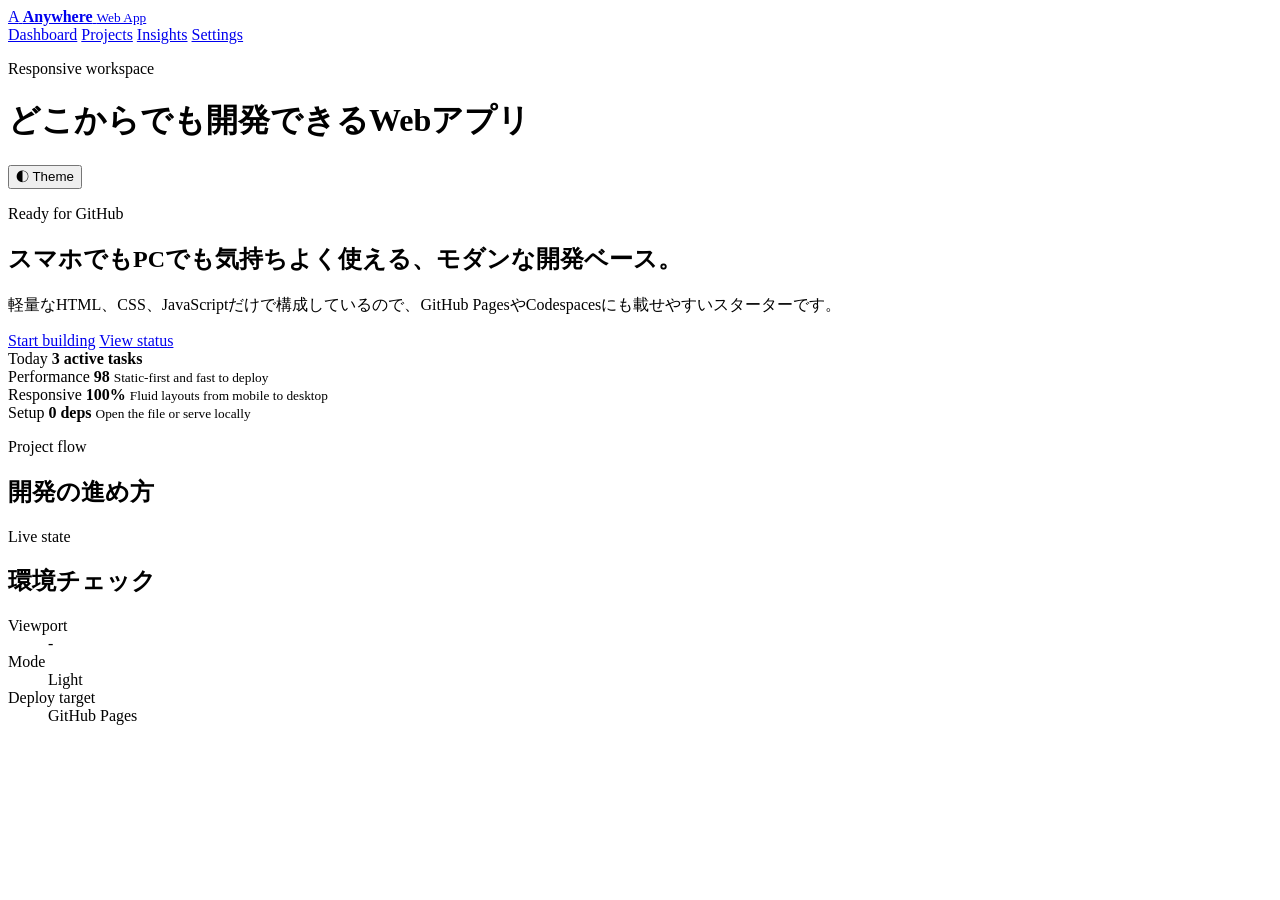
==== index.html @ 2b5d4e5c "Add app HTML shell" ====
<!doctype html>
<html lang="ja">
  <head>
    <meta charset="UTF-8" />
    <meta name="viewport" content="width=device-width, initial-scale=1.0" />
    <meta
      name="description"
      content="A responsive modern web app starter ready for GitHub-based development."
    />
    <title>Anywhere App</title>
    <link rel="stylesheet" href="src/styles.css" />
  </head>
  <body>
    <div class="app-shell">
      <aside class="sidebar" aria-label="Primary">
        <a class="brand" href="#" aria-label="Anywhere App home">
          <span class="brand-mark">A</span>
          <span>
            <strong>Anywhere</strong>
            <small>Web App</small>
          </span>
        </a>

        <nav class="nav-list" aria-label="Sections">
          <a class="nav-link active" href="#dashboard" aria-current="page">Dashboard</a>
          <a class="nav-link" href="#projects">Projects</a>
          <a class="nav-link" href="#insights">Insights</a>
          <a class="nav-link" href="#settings">Settings</a>
        </nav>
      </aside>

      <main class="main-content">
        <header class="topbar">
          <div>
            <p class="eyebrow">Responsive workspace</p>
            <h1>どこからでも開発できるWebアプリ</h1>
          </div>
          <button class="primary-action" type="button" id="themeToggle">
            <span aria-hidden="true">◐</span>
            Theme
          </button>
        </header>

        <section class="hero-panel" id="dashboard">
          <div class="hero-copy">
            <p class="eyebrow">Ready for GitHub</p>
            <h2>スマホでもPCでも気持ちよく使える、モダンな開発ベース。</h2>
            <p>
              軽量なHTML、CSS、JavaScriptだけで構成しているので、GitHub PagesやCodespacesにも載せやすいスターターです。
            </p>
            <div class="hero-actions">
              <a class="button button-primary" href="#projects">Start building</a>
              <a class="button button-ghost" href="#insights">View status</a>
            </div>
          </div>

          <div class="device-preview" aria-label="Mobile preview mockup">
            <div class="phone-frame">
              <div class="phone-status"></div>
              <div class="mini-card">
                <span class="mini-kicker">Today</span>
                <strong>3 active tasks</strong>
              </div>
              <div class="mini-chart">
                <span style="height: 42%"></span>
                <span style="height: 68%"></span>
                <span style="height: 51%"></span>
                <span style="height: 82%"></span>
                <span style="height: 63%"></span>
              </div>
              <div class="mini-row"></div>
              <div class="mini-row short"></div>
            </div>
          </div>
        </section>

        <section class="metrics-grid" aria-label="Key metrics">
          <article class="metric-card">
            <span>Performance</span>
            <strong>98</strong>
            <small>Static-first and fast to deploy</small>
          </article>
          <article class="metric-card">
            <span>Responsive</span>
            <strong>100%</strong>
            <small>Fluid layouts from mobile to desktop</small>
          </article>
          <article class="metric-card">
            <span>Setup</span>
            <strong>0 deps</strong>
            <small>Open the file or serve locally</small>
          </article>
        </section>

        <section class="content-grid" id="projects">
          <article class="workspace-panel">
            <div class="section-heading">
              <p class="eyebrow">Project flow</p>
              <h2>開発の進め方</h2>
            </div>
            <div class="task-list" id="taskList"></div>
          </article>

          <article class="workspace-panel compact" id="insights">
            <div class="section-heading">
              <p class="eyebrow">Live state</p>
              <h2>環境チェック</h2>
            </div>
            <dl class="status-list">
              <div>
                <dt>Viewport</dt>
                <dd id="viewportSize">-</dd>
              </div>
              <div>
                <dt>Mode</dt>
                <dd id="themeState">Light</dd>
              </div>
              <div>
                <dt>Deploy target</dt>
                <dd>GitHub Pages</dd>
              </div>
            </dl>
          </article>
        </section>
      </main>
    </div>

    <script src="src/app.js"></script>
  </body>
</html>
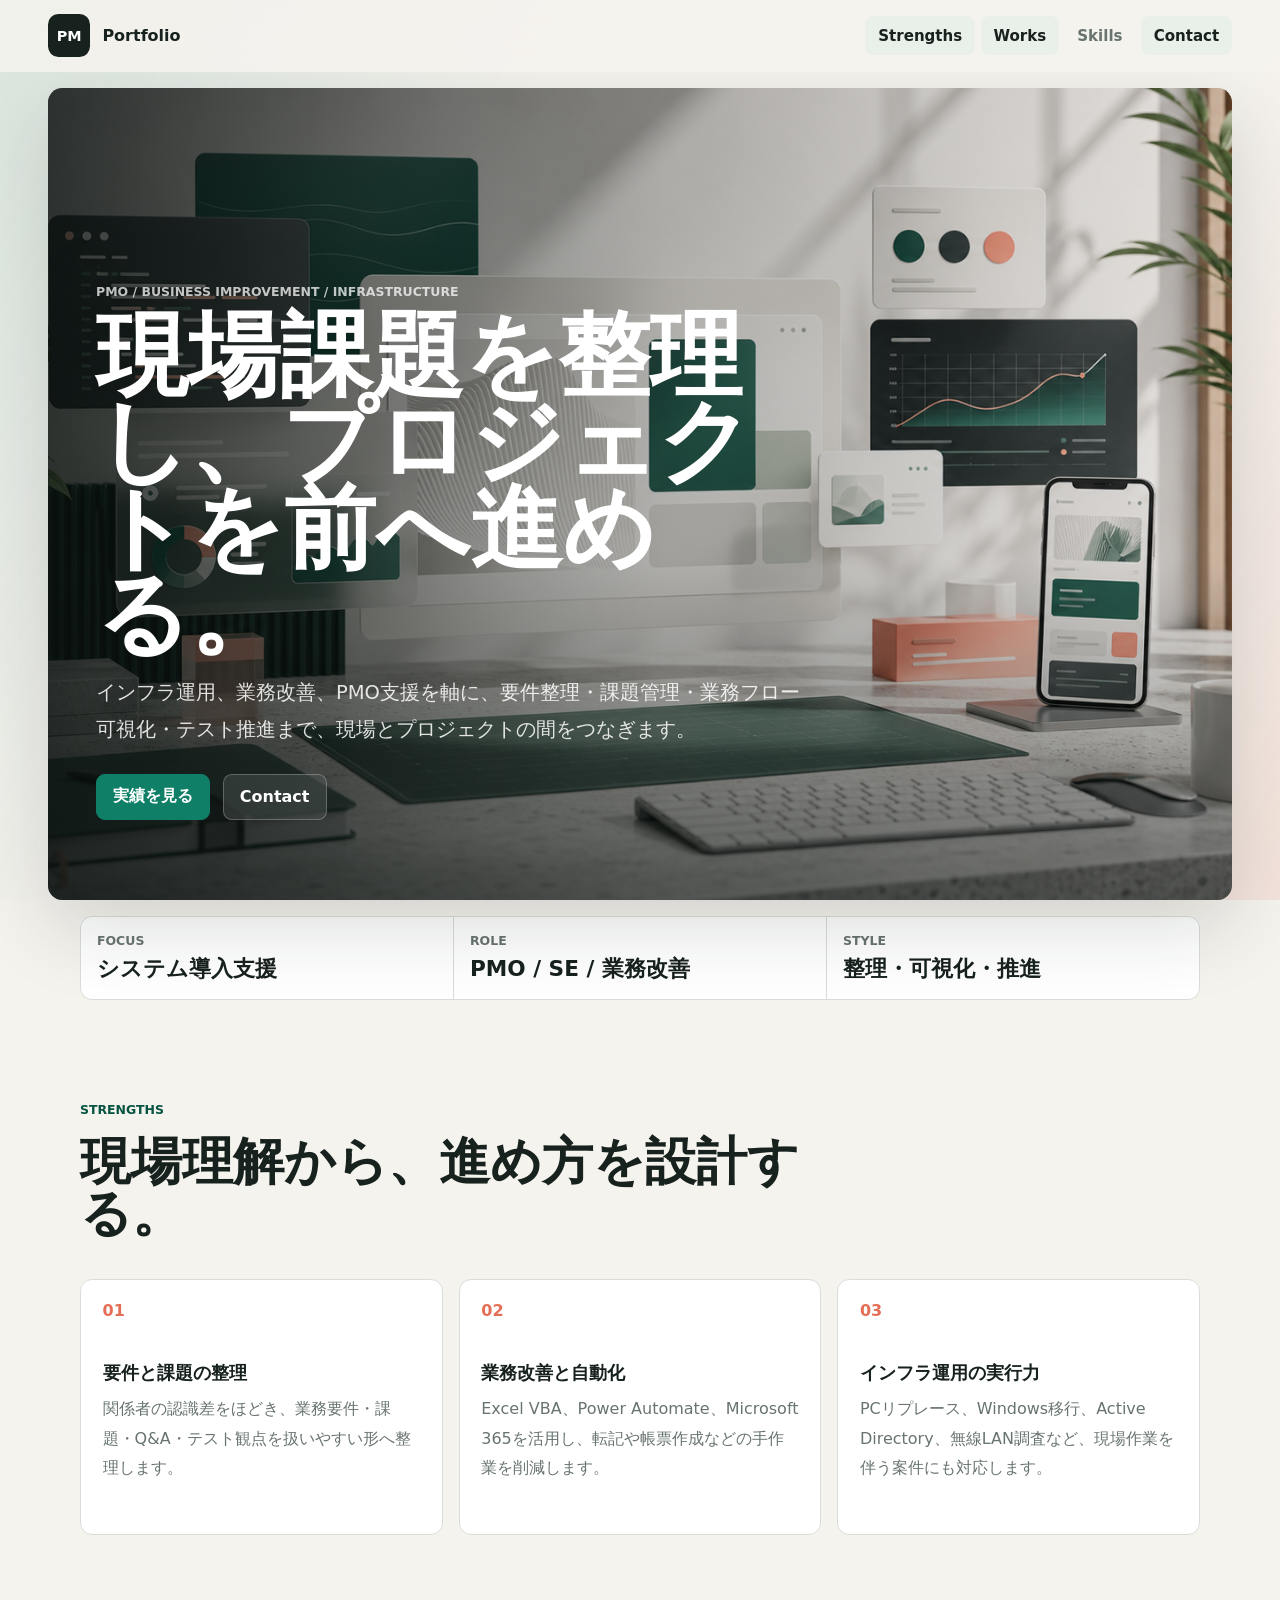
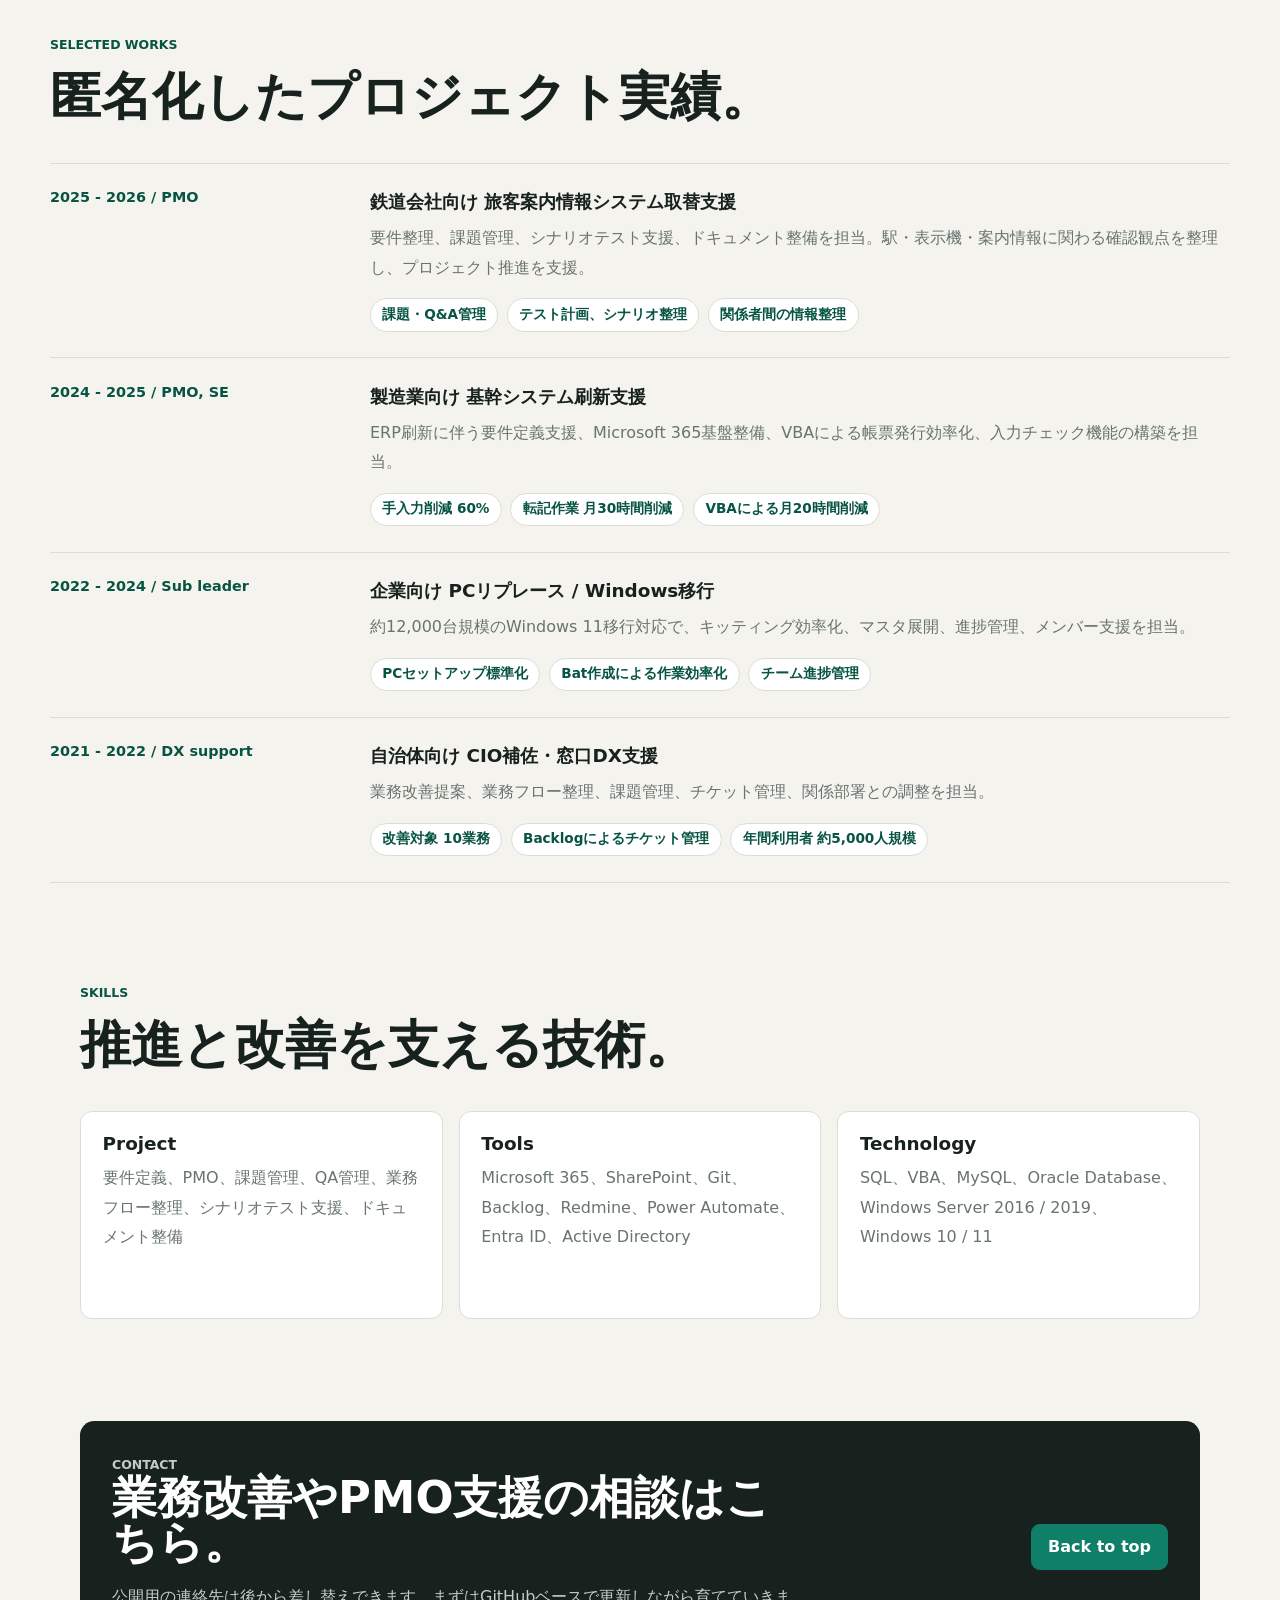
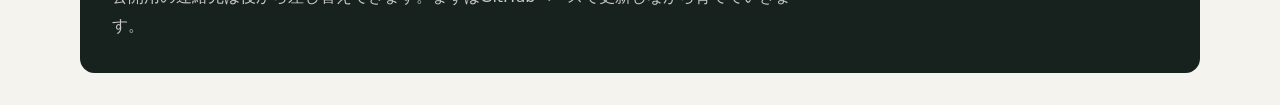
==== commit dcb5adb5: "Build portfolio site" ====
--- a/index.html
+++ b/index.html
@@ -5,125 +5,169 @@
     <meta name="viewport" content="width=device-width, initial-scale=1.0" />
     <meta
       name="description"
-      content="A responsive modern web app starter ready for GitHub-based development."
+      content="PMO, business improvement, infrastructure operations, and DX support portfolio."
     />
-    <title>Anywhere App</title>
+    <title>PMO Portfolio</title>
     <link rel="stylesheet" href="src/styles.css" />
   </head>
   <body>
-    <div class="app-shell">
-      <aside class="sidebar" aria-label="Primary">
-        <a class="brand" href="#" aria-label="Anywhere App home">
-          <span class="brand-mark">A</span>
-          <span>
-            <strong>Anywhere</strong>
-            <small>Web App</small>
-          </span>
-        </a>
+    <header class="site-header">
+      <a class="brand" href="#top" aria-label="PMO Portfolio home">
+        <span class="brand-mark">PM</span>
+        <span>Portfolio</span>
+      </a>
+      <nav class="nav-links" aria-label="Primary navigation">
+        <a href="#strengths">Strengths</a>
+        <a href="#works">Works</a>
+        <a href="#skills">Skills</a>
+        <a href="#contact">Contact</a>
+      </nav>
+    </header>
 
-        <nav class="nav-list" aria-label="Sections">
-          <a class="nav-link active" href="#dashboard" aria-current="page">Dashboard</a>
-          <a class="nav-link" href="#projects">Projects</a>
-          <a class="nav-link" href="#insights">Insights</a>
-          <a class="nav-link" href="#settings">Settings</a>
-        </nav>
-      </aside>
+    <main id="top">
+      <section class="hero-section">
+        <div class="hero-media" aria-hidden="true">
+          <img src="assets/portfolio-hero.png" alt="" />
+        </div>
+        <div class="hero-content">
+          <p class="eyebrow">PMO / Business Improvement / Infrastructure</p>
+          <h1>現場課題を整理し、プロジェクトを前へ進める。</h1>
+          <p class="hero-lead">
+            インフラ運用、業務改善、PMO支援を軸に、要件整理・課題管理・業務フロー可視化・テスト推進まで、現場とプロジェクトの間をつなぎます。
+          </p>
+          <div class="hero-actions">
+            <a class="button button-primary" href="#works">実績を見る</a>
+            <a class="button button-secondary" href="#contact">Contact</a>
+          </div>
+        </div>
+      </section>
 
-      <main class="main-content">
-        <header class="topbar">
+      <section class="intro-strip" aria-label="Profile summary">
+        <div>
+          <span>Focus</span>
+          <strong>システム導入支援</strong>
+        </div>
+        <div>
+          <span>Role</span>
+          <strong>PMO / SE / 業務改善</strong>
+        </div>
+        <div>
+          <span>Style</span>
+          <strong>整理・可視化・推進</strong>
+        </div>
+      </section>
+
+      <section class="section" id="strengths">
+        <div class="section-heading">
+          <p class="eyebrow">Strengths</p>
+          <h2>現場理解から、進め方を設計する。</h2>
+        </div>
+        <div class="strength-grid">
+          <article>
+            <span>01</span>
+            <h3>要件と課題の整理</h3>
+            <p>関係者の認識差をほどき、業務要件・課題・Q&A・テスト観点を扱いやすい形へ整理します。</p>
+          </article>
+          <article>
+            <span>02</span>
+            <h3>業務改善と自動化</h3>
+            <p>Excel VBA、Power Automate、Microsoft 365を活用し、転記や帳票作成などの手作業を削減します。</p>
+          </article>
+          <article>
+            <span>03</span>
+            <h3>インフラ運用の実行力</h3>
+            <p>PCリプレース、Windows移行、Active Directory、無線LAN調査など、現場作業を伴う案件にも対応します。</p>
+          </article>
+        </div>
+      </section>
+
+      <section class="section works-section" id="works">
+        <div class="section-heading">
+          <p class="eyebrow">Selected works</p>
+          <h2>匿名化したプロジェクト実績。</h2>
+        </div>
+        <div class="timeline">
+          <article class="work-item">
+            <div class="work-meta">2025 - 2026 / PMO</div>
+            <div>
+              <h3>鉄道会社向け 旅客案内情報システム取替支援</h3>
+              <p>要件整理、課題管理、シナリオテスト支援、ドキュメント整備を担当。駅・表示機・案内情報に関わる確認観点を整理し、プロジェクト推進を支援。</p>
+              <ul>
+                <li>課題・Q&A管理</li>
+                <li>テスト計画、シナリオ整理</li>
+                <li>関係者間の情報整理</li>
+              </ul>
+            </div>
+          </article>
+          <article class="work-item">
+            <div class="work-meta">2024 - 2025 / PMO, SE</div>
+            <div>
+              <h3>製造業向け 基幹システム刷新支援</h3>
+              <p>ERP刷新に伴う要件定義支援、Microsoft 365基盤整備、VBAによる帳票発行効率化、入力チェック機能の構築を担当。</p>
+              <ul>
+                <li>手入力削減 60%</li>
+                <li>転記作業 月30時間削減</li>
+                <li>VBAによる月20時間削減</li>
+              </ul>
+            </div>
+          </article>
+          <article class="work-item">
+            <div class="work-meta">2022 - 2024 / Sub leader</div>
+            <div>
+              <h3>企業向け PCリプレース / Windows移行</h3>
+              <p>約12,000台規模のWindows 11移行対応で、キッティング効率化、マスタ展開、進捗管理、メンバー支援を担当。</p>
+              <ul>
+                <li>PCセットアップ標準化</li>
+                <li>Bat作成による作業効率化</li>
+                <li>チーム進捗管理</li>
+              </ul>
+            </div>
+          </article>
+          <article class="work-item">
+            <div class="work-meta">2021 - 2022 / DX support</div>
+            <div>
+              <h3>自治体向け CIO補佐・窓口DX支援</h3>
+              <p>業務改善提案、業務フロー整理、課題管理、チケット管理、関係部署との調整を担当。</p>
+              <ul>
+                <li>改善対象 10業務</li>
+                <li>Backlogによるチケット管理</li>
+                <li>年間利用者 約5,000人規模</li>
+              </ul>
+            </div>
+          </article>
+        </div>
+      </section>
+
+      <section class="section skills-section" id="skills">
+        <div class="section-heading">
+          <p class="eyebrow">Skills</p>
+          <h2>推進と改善を支える技術。</h2>
+        </div>
+        <div class="skill-columns">
           <div>
-            <p class="eyebrow">Responsive workspace</p>
-            <h1>どこからでも開発できるWebアプリ</h1>
+            <h3>Project</h3>
+            <p>要件定義、PMO、課題管理、QA管理、業務フロー整理、シナリオテスト支援、ドキュメント整備</p>
           </div>
-          <button class="primary-action" type="button" id="themeToggle">
-            <span aria-hidden="true">◐</span>
-            Theme
-          </button>
-        </header>
+          <div>
+            <h3>Tools</h3>
+            <p>Microsoft 365、SharePoint、Git、Backlog、Redmine、Power Automate、Entra ID、Active Directory</p>
+          </div>
+          <div>
+            <h3>Technology</h3>
+            <p>SQL、VBA、MySQL、Oracle Database、Windows Server 2016 / 2019、Windows 10 / 11</p>
+          </div>
+        </div>
+      </section>
 
-        <section class="hero-panel" id="dashboard">
-          <div class="hero-copy">
-            <p class="eyebrow">Ready for GitHub</p>
-            <h2>スマホでもPCでも気持ちよく使える、モダンな開発ベース。</h2>
-            <p>
-              軽量なHTML、CSS、JavaScriptだけで構成しているので、GitHub PagesやCodespacesにも載せやすいスターターです。
-            </p>
-            <div class="hero-actions">
-              <a class="button button-primary" href="#projects">Start building</a>
-              <a class="button button-ghost" href="#insights">View status</a>
-            </div>
-          </div>
-
-          <div class="device-preview" aria-label="Mobile preview mockup">
-            <div class="phone-frame">
-              <div class="phone-status"></div>
-              <div class="mini-card">
-                <span class="mini-kicker">Today</span>
-                <strong>3 active tasks</strong>
-              </div>
-              <div class="mini-chart">
-                <span style="height: 42%"></span>
-                <span style="height: 68%"></span>
-                <span style="height: 51%"></span>
-                <span style="height: 82%"></span>
-                <span style="height: 63%"></span>
-              </div>
-              <div class="mini-row"></div>
-              <div class="mini-row short"></div>
-            </div>
-          </div>
-        </section>
-
-        <section class="metrics-grid" aria-label="Key metrics">
-          <article class="metric-card">
-            <span>Performance</span>
-            <strong>98</strong>
-            <small>Static-first and fast to deploy</small>
-          </article>
-          <article class="metric-card">
-            <span>Responsive</span>
-            <strong>100%</strong>
-            <small>Fluid layouts from mobile to desktop</small>
-          </article>
-          <article class="metric-card">
-            <span>Setup</span>
-            <strong>0 deps</strong>
-            <small>Open the file or serve locally</small>
-          </article>
-        </section>
-
-        <section class="content-grid" id="projects">
-          <article class="workspace-panel">
-            <div class="section-heading">
-              <p class="eyebrow">Project flow</p>
-              <h2>開発の進め方</h2>
-            </div>
-            <div class="task-list" id="taskList"></div>
-          </article>
-
-          <article class="workspace-panel compact" id="insights">
-            <div class="section-heading">
-              <p class="eyebrow">Live state</p>
-              <h2>環境チェック</h2>
-            </div>
-            <dl class="status-list">
-              <div>
-                <dt>Viewport</dt>
-                <dd id="viewportSize">-</dd>
-              </div>
-              <div>
-                <dt>Mode</dt>
-                <dd id="themeState">Light</dd>
-              </div>
-              <div>
-                <dt>Deploy target</dt>
-                <dd>GitHub Pages</dd>
-              </div>
-            </dl>
-          </article>
-        </section>
-      </main>
-    </div>
+      <section class="contact-section" id="contact">
+        <div>
+          <p class="eyebrow">Contact</p>
+          <h2>業務改善やPMO支援の相談はこちら。</h2>
+          <p>公開用の連絡先は後から差し替えできます。まずはGitHubベースで更新しながら育てていきます。</p>
+        </div>
+        <a class="button button-primary" href="#top">Back to top</a>
+      </section>
+    </main>
 
     <script src="src/app.js"></script>
   </body>
--- a/src/styles.css
+++ b/src/styles.css
@@ -0,0 +1,447 @@
+:root {
+  --bg: #f5f3ee;
+  --surface: #ffffff;
+  --surface-soft: #e9efe9;
+  --ink: #17211d;
+  --muted: #68746f;
+  --line: #d8ddd7;
+  --accent: #0f8067;
+  --accent-dark: #075443;
+  --coral: #e56f56;
+  --gold: #c99c2e;
+  --shadow: 0 26px 80px rgba(23, 33, 29, 0.16);
+}
+
+* {
+  box-sizing: border-box;
+}
+
+html {
+  scroll-behavior: smooth;
+}
+
+body {
+  margin: 0;
+  background: var(--bg);
+  color: var(--ink);
+  font-family:
+    Inter, ui-sans-serif, system-ui, -apple-system, BlinkMacSystemFont, "Segoe UI",
+    sans-serif;
+}
+
+body::before {
+  position: fixed;
+  inset: 0;
+  z-index: -1;
+  content: "";
+  background:
+    linear-gradient(120deg, rgba(15, 128, 103, 0.12), transparent 32rem),
+    linear-gradient(300deg, rgba(229, 111, 86, 0.12), transparent 28rem);
+}
+
+a {
+  color: inherit;
+  text-decoration: none;
+}
+
+img {
+  display: block;
+  max-width: 100%;
+}
+
+.site-header {
+  position: sticky;
+  top: 0;
+  z-index: 10;
+  display: flex;
+  align-items: center;
+  justify-content: space-between;
+  gap: 1rem;
+  min-height: 4.5rem;
+  padding: 0.9rem clamp(1rem, 4vw, 3rem);
+  border-bottom: 1px solid transparent;
+  background: color-mix(in srgb, var(--bg) 86%, transparent);
+  backdrop-filter: blur(18px);
+}
+
+.site-header.scrolled {
+  border-color: var(--line);
+}
+
+.brand,
+.nav-links,
+.hero-actions {
+  display: flex;
+  align-items: center;
+}
+
+.brand {
+  gap: 0.75rem;
+  font-weight: 900;
+}
+
+.brand-mark {
+  display: grid;
+  place-items: center;
+  width: 2.65rem;
+  aspect-ratio: 1;
+  border-radius: 0.65rem;
+  background: var(--ink);
+  color: white;
+  font-size: 0.9rem;
+}
+
+.nav-links {
+  gap: 0.35rem;
+}
+
+.nav-links a {
+  border-radius: 0.5rem;
+  padding: 0.65rem 0.8rem;
+  color: var(--muted);
+  font-size: 0.94rem;
+  font-weight: 800;
+}
+
+.nav-links a:hover,
+.nav-links a[aria-current] {
+  background: var(--surface-soft);
+  color: var(--ink);
+}
+
+main {
+  overflow: hidden;
+}
+
+.hero-section {
+  position: relative;
+  display: grid;
+  align-items: end;
+  min-height: calc(100vh - 4.5rem);
+  padding: clamp(4rem, 9vw, 7rem) clamp(1rem, 4vw, 3rem) 2rem;
+}
+
+.hero-media {
+  position: absolute;
+  inset: 1rem clamp(1rem, 4vw, 3rem) 0;
+  overflow: hidden;
+  border-radius: 0.9rem;
+  box-shadow: var(--shadow);
+}
+
+.hero-media::after {
+  position: absolute;
+  inset: 0;
+  content: "";
+  background:
+    linear-gradient(90deg, rgba(9, 16, 14, 0.78), rgba(9, 16, 14, 0.3) 52%, rgba(9, 16, 14, 0.08)),
+    linear-gradient(0deg, rgba(9, 16, 14, 0.5), transparent 42%);
+}
+
+.hero-media img {
+  width: 100%;
+  height: 100%;
+  object-fit: cover;
+}
+
+.hero-content {
+  position: relative;
+  max-width: 51rem;
+  padding: clamp(1.25rem, 4vw, 3rem);
+  color: white;
+}
+
+.eyebrow {
+  margin: 0 0 0.8rem;
+  color: color-mix(in srgb, currentColor 74%, transparent);
+  font-size: 0.78rem;
+  font-weight: 900;
+  letter-spacing: 0;
+  text-transform: uppercase;
+}
+
+h1,
+h2,
+h3,
+p {
+  margin-top: 0;
+}
+
+h1 {
+  max-width: 13ch;
+  margin-bottom: 1rem;
+  font-size: clamp(2.45rem, 7.2vw, 6.5rem);
+  line-height: 0.94;
+}
+
+h2 {
+  margin-bottom: 1rem;
+  font-size: clamp(2rem, 4vw, 4rem);
+  line-height: 1;
+}
+
+h3 {
+  margin-bottom: 0.55rem;
+  font-size: 1.15rem;
+}
+
+.hero-lead {
+  max-width: 45rem;
+  margin-bottom: 1.6rem;
+  color: rgba(255, 255, 255, 0.86);
+  font-size: clamp(1rem, 1.7vw, 1.22rem);
+  line-height: 1.9;
+}
+
+.hero-actions {
+  flex-wrap: wrap;
+  gap: 0.8rem;
+}
+
+.button {
+  display: inline-flex;
+  align-items: center;
+  justify-content: center;
+  min-height: 2.9rem;
+  border: 1px solid rgba(255, 255, 255, 0.24);
+  border-radius: 0.55rem;
+  padding: 0 1rem;
+  font-weight: 900;
+}
+
+.button-primary {
+  border-color: var(--accent);
+  background: var(--accent);
+  color: white;
+}
+
+.button-secondary {
+  background: rgba(255, 255, 255, 0.11);
+  color: white;
+  backdrop-filter: blur(14px);
+}
+
+.intro-strip {
+  display: grid;
+  grid-template-columns: repeat(3, minmax(0, 1fr));
+  gap: 1px;
+  width: min(1120px, calc(100% - 2rem));
+  margin: 1rem auto 0;
+  overflow: hidden;
+  border: 1px solid var(--line);
+  border-radius: 0.75rem;
+  background: var(--line);
+}
+
+.intro-strip div {
+  padding: 1rem;
+  background: var(--surface);
+}
+
+.intro-strip span {
+  display: block;
+  margin-bottom: 0.35rem;
+  color: var(--muted);
+  font-size: 0.78rem;
+  font-weight: 900;
+  text-transform: uppercase;
+}
+
+.intro-strip strong {
+  font-size: clamp(1rem, 2vw, 1.35rem);
+}
+
+.section {
+  width: min(1120px, calc(100% - 2rem));
+  margin: 0 auto;
+  padding: clamp(4rem, 8vw, 7rem) 0 0;
+}
+
+.section-heading {
+  display: grid;
+  gap: 0.4rem;
+  max-width: 48rem;
+  margin-bottom: 1.5rem;
+}
+
+.section-heading .eyebrow {
+  color: var(--accent-dark);
+}
+
+.strength-grid {
+  display: grid;
+  grid-template-columns: repeat(3, minmax(0, 1fr));
+  gap: 1rem;
+}
+
+.strength-grid article,
+.skill-columns div {
+  min-height: 16rem;
+  border: 1px solid var(--line);
+  border-radius: 0.75rem;
+  padding: 1.35rem;
+  background: var(--surface);
+}
+
+.strength-grid span {
+  display: inline-flex;
+  margin-bottom: 2.5rem;
+  color: var(--coral);
+  font-weight: 900;
+}
+
+.strength-grid p,
+.work-item p,
+.skill-columns p,
+.contact-section p {
+  color: var(--muted);
+  line-height: 1.85;
+}
+
+.works-section {
+  width: min(1180px, calc(100% - 2rem));
+}
+
+.timeline {
+  display: grid;
+  border-top: 1px solid var(--line);
+}
+
+.work-item {
+  display: grid;
+  grid-template-columns: 17rem minmax(0, 1fr);
+  gap: clamp(1rem, 4vw, 3rem);
+  border-bottom: 1px solid var(--line);
+  padding: 1.6rem 0;
+}
+
+.work-meta {
+  color: var(--accent-dark);
+  font-size: 0.9rem;
+  font-weight: 900;
+}
+
+.work-item ul {
+  display: flex;
+  flex-wrap: wrap;
+  gap: 0.55rem;
+  margin: 1rem 0 0;
+  padding: 0;
+  list-style: none;
+}
+
+.work-item li {
+  border: 1px solid var(--line);
+  border-radius: 999px;
+  padding: 0.42rem 0.7rem;
+  background: var(--surface);
+  color: var(--accent-dark);
+  font-size: 0.85rem;
+  font-weight: 800;
+}
+
+.skill-columns {
+  display: grid;
+  grid-template-columns: repeat(3, minmax(0, 1fr));
+  gap: 1rem;
+}
+
+.skill-columns div {
+  min-height: 13rem;
+}
+
+.contact-section {
+  display: flex;
+  align-items: center;
+  justify-content: space-between;
+  gap: 2rem;
+  width: min(1120px, calc(100% - 2rem));
+  margin: clamp(4rem, 8vw, 7rem) auto 2rem;
+  border-radius: 0.9rem;
+  padding: clamp(1.25rem, 4vw, 2rem);
+  background: var(--ink);
+  color: white;
+}
+
+.contact-section div {
+  max-width: 43rem;
+}
+
+.contact-section h2 {
+  font-size: clamp(1.8rem, 3.5vw, 3rem);
+}
+
+.contact-section p {
+  margin-bottom: 0;
+  color: rgba(255, 255, 255, 0.76);
+}
+
+@media (max-width: 820px) {
+  .site-header {
+    align-items: stretch;
+    flex-direction: column;
+  }
+
+  .nav-links {
+    overflow-x: auto;
+    padding-bottom: 0.15rem;
+  }
+
+  .hero-section {
+    min-height: 44rem;
+    padding-top: 2rem;
+  }
+
+  .hero-media {
+    inset: 0.75rem 0.75rem 0;
+  }
+
+  .hero-media::after {
+    background:
+      linear-gradient(0deg, rgba(9, 16, 14, 0.82), rgba(9, 16, 14, 0.34) 70%, rgba(9, 16, 14, 0.12)),
+      linear-gradient(90deg, rgba(9, 16, 14, 0.36), transparent);
+  }
+
+  .intro-strip,
+  .strength-grid,
+  .skill-columns,
+  .work-item {
+    grid-template-columns: 1fr;
+  }
+
+  .strength-grid article,
+  .skill-columns div {
+    min-height: auto;
+  }
+
+  .strength-grid span {
+    margin-bottom: 1.4rem;
+  }
+
+  .contact-section {
+    align-items: stretch;
+    flex-direction: column;
+  }
+
+  .contact-section .button {
+    width: 100%;
+  }
+}
+
+@media (max-width: 520px) {
+  .nav-links a {
+    padding-inline: 0.65rem;
+  }
+
+  .hero-section {
+    min-height: 42rem;
+  }
+
+  .hero-content {
+    padding: 1.2rem;
+  }
+
+  .button {
+    width: 100%;
+  }
+}
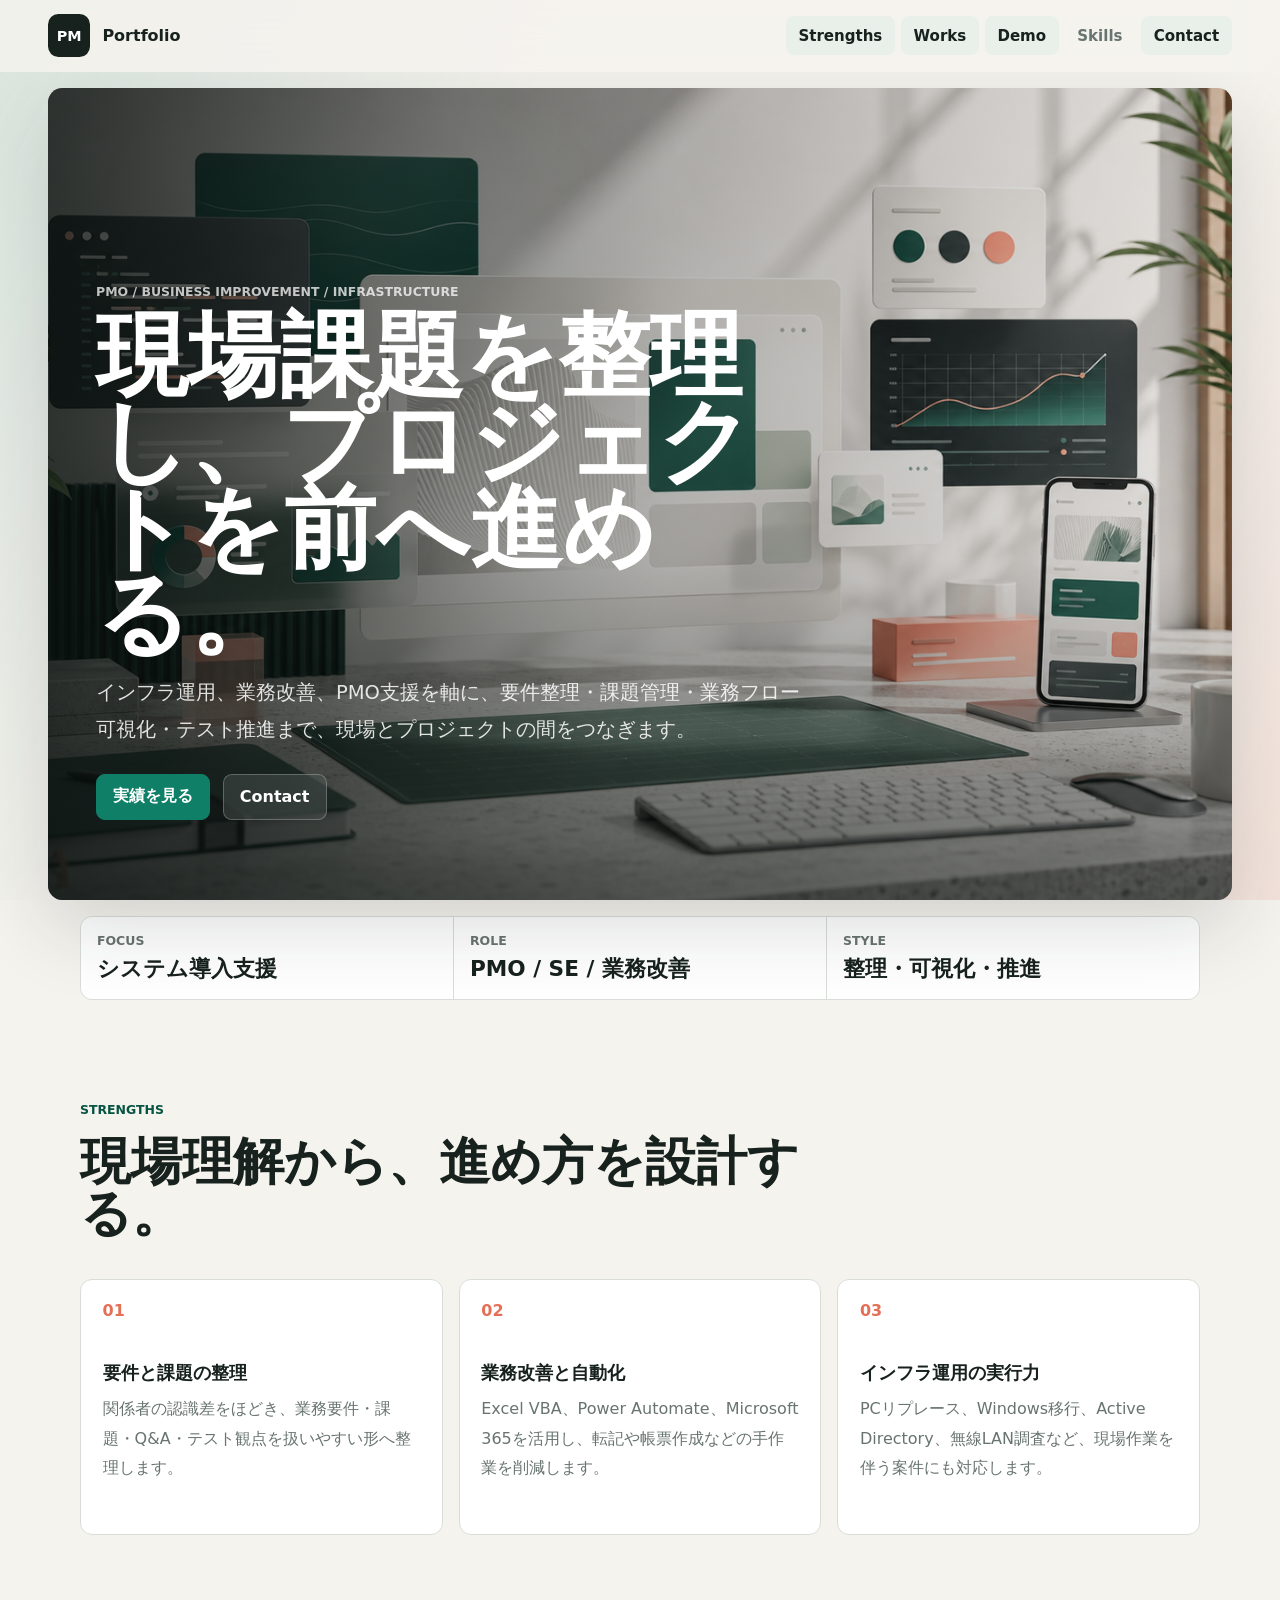
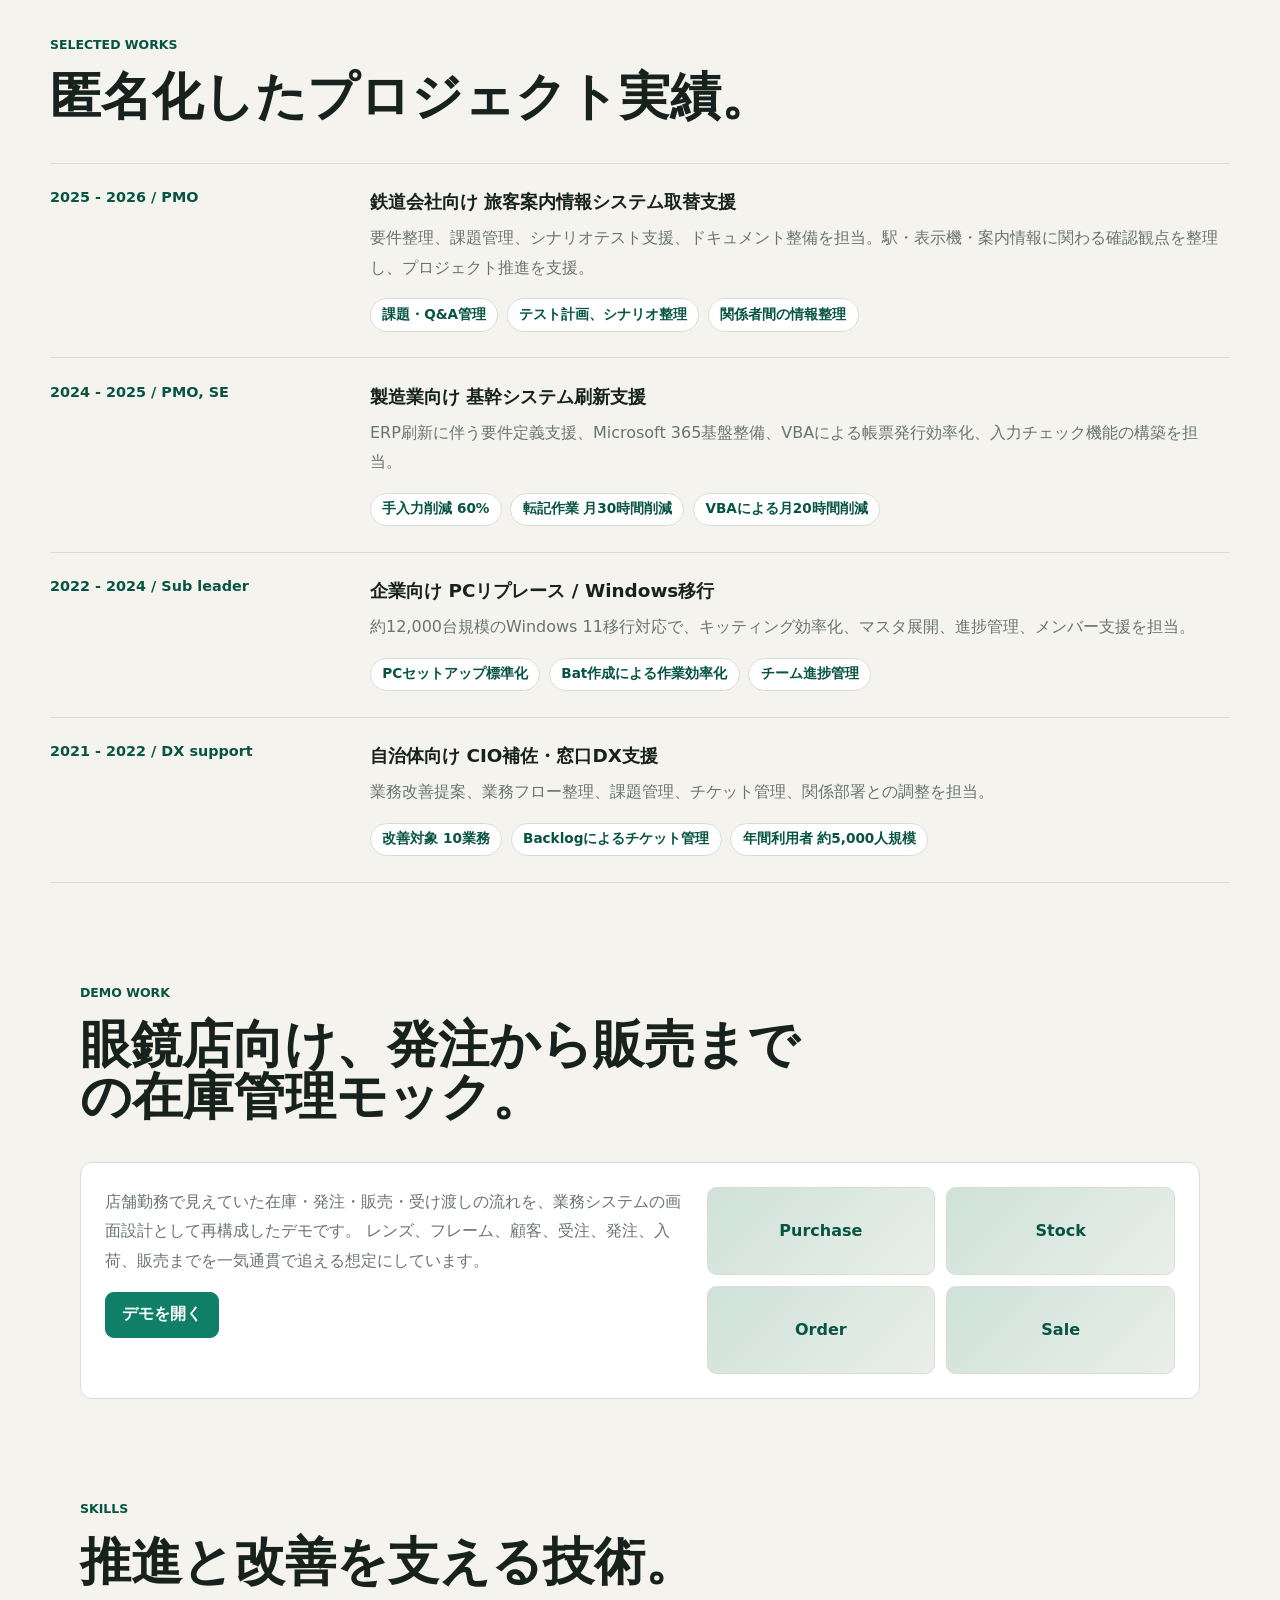
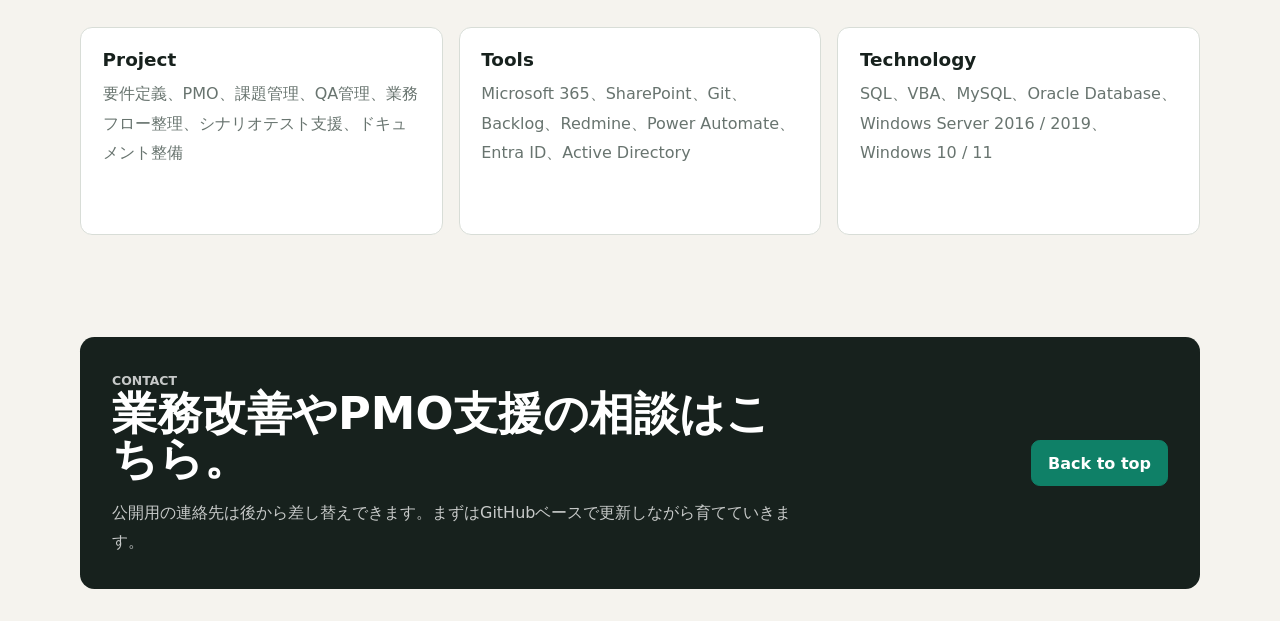
==== commit 035b2933: "Add optical inventory demo" ====
--- a/index.html
+++ b/index.html
@@ -19,6 +19,7 @@
       <nav class="nav-links" aria-label="Primary navigation">
         <a href="#strengths">Strengths</a>
         <a href="#works">Works</a>
+        <a href="#demo">Demo</a>
         <a href="#skills">Skills</a>
         <a href="#contact">Contact</a>
       </nav>
@@ -138,6 +139,28 @@
         </div>
       </section>
 
+      <section class="section demo-section" id="demo">
+        <div class="section-heading">
+          <p class="eyebrow">Demo work</p>
+          <h2>眼鏡店向け、発注から販売までの在庫管理モック。</h2>
+        </div>
+        <div class="demo-showcase">
+          <div>
+            <p>
+              店舗勤務で見えていた在庫・発注・販売・受け渡しの流れを、業務システムの画面設計として再構成したデモです。
+              レンズ、フレーム、顧客、受注、発注、入荷、販売までを一気通貫で追える想定にしています。
+            </p>
+            <a class="button demo-button" href="demos/optical-inventory.html">デモを開く</a>
+          </div>
+          <div class="demo-preview" aria-hidden="true">
+            <span>Purchase</span>
+            <span>Stock</span>
+            <span>Order</span>
+            <span>Sale</span>
+          </div>
+        </div>
+      </section>
+
       <section class="section skills-section" id="skills">
         <div class="section-heading">
           <p class="eyebrow">Skills</p>
--- a/src/styles.css
+++ b/src/styles.css
@@ -346,6 +346,49 @@
   gap: 1rem;
 }
 
+.demo-showcase {
+  display: grid;
+  grid-template-columns: minmax(0, 1fr) minmax(18rem, 0.8fr);
+  gap: 1rem;
+  align-items: stretch;
+  border: 1px solid var(--line);
+  border-radius: 0.75rem;
+  padding: clamp(1rem, 3vw, 1.5rem);
+  background: var(--surface);
+}
+
+.demo-showcase p {
+  max-width: 42rem;
+  color: var(--muted);
+  line-height: 1.85;
+}
+
+.demo-button {
+  width: fit-content;
+  border-color: var(--accent);
+  background: var(--accent);
+  color: white;
+}
+
+.demo-preview {
+  display: grid;
+  grid-template-columns: repeat(2, minmax(0, 1fr));
+  gap: 0.7rem;
+}
+
+.demo-preview span {
+  display: grid;
+  place-items: center;
+  min-height: 5.5rem;
+  border: 1px solid var(--line);
+  border-radius: 0.6rem;
+  background:
+    linear-gradient(135deg, rgba(15, 128, 103, 0.12), transparent),
+    var(--surface-soft);
+  color: var(--accent-dark);
+  font-weight: 900;
+}
+
 .skill-columns div {
   min-height: 13rem;
 }
@@ -404,6 +447,7 @@
 
   .intro-strip,
   .strength-grid,
+  .demo-showcase,
   .skill-columns,
   .work-item {
     grid-template-columns: 1fr;
